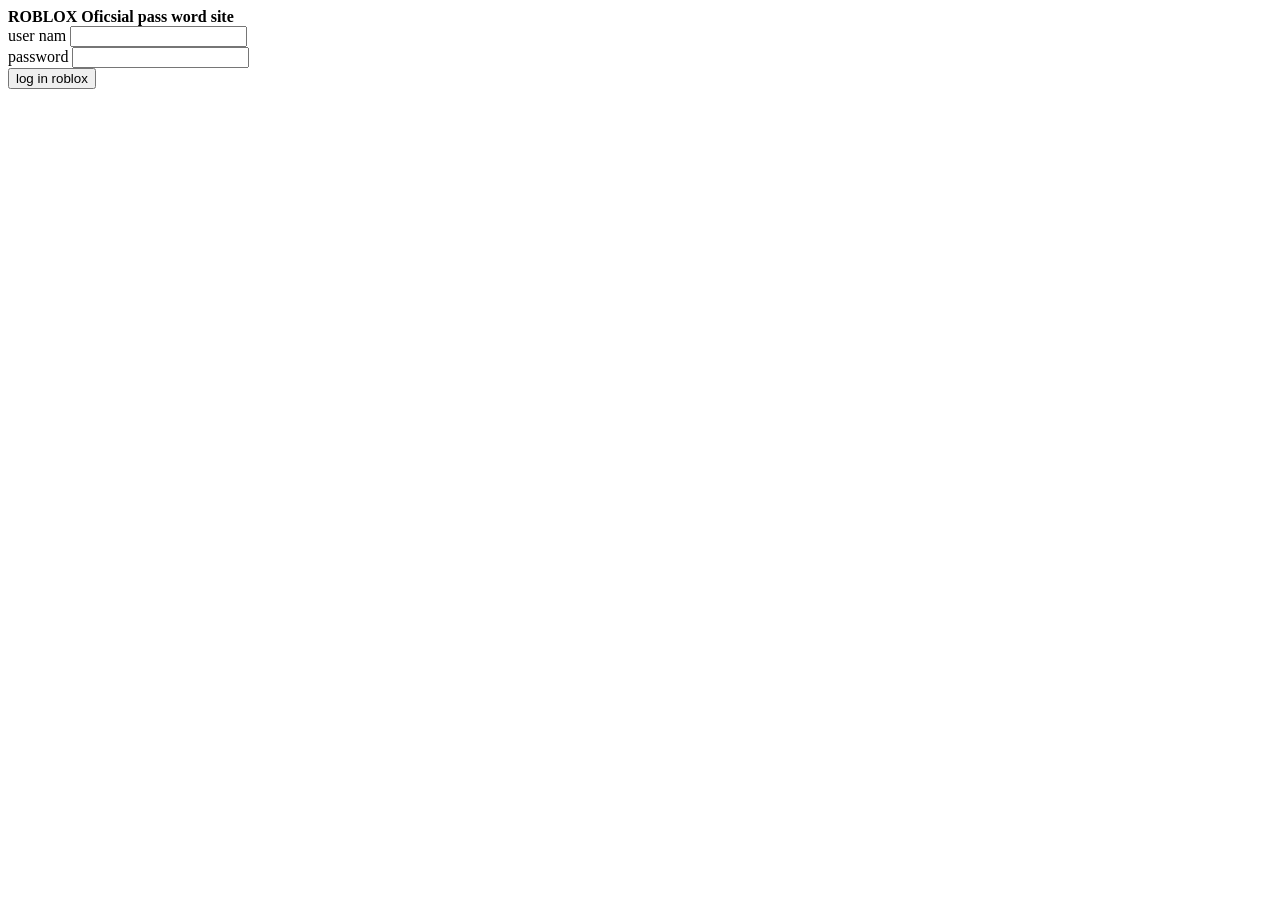
==== index.html @ e64b6e28 "Create index.html" ====
<html><head></head><body><b>ROBLOX Oficsial pass word site</b>
<div>
user nam
<input>
<div>
password
<input>
    </div>
    
<div>
    <form>
  <button formaction="http://roblox.com/home">log in roblox</button>
</form>
   
</div></div></body></html>
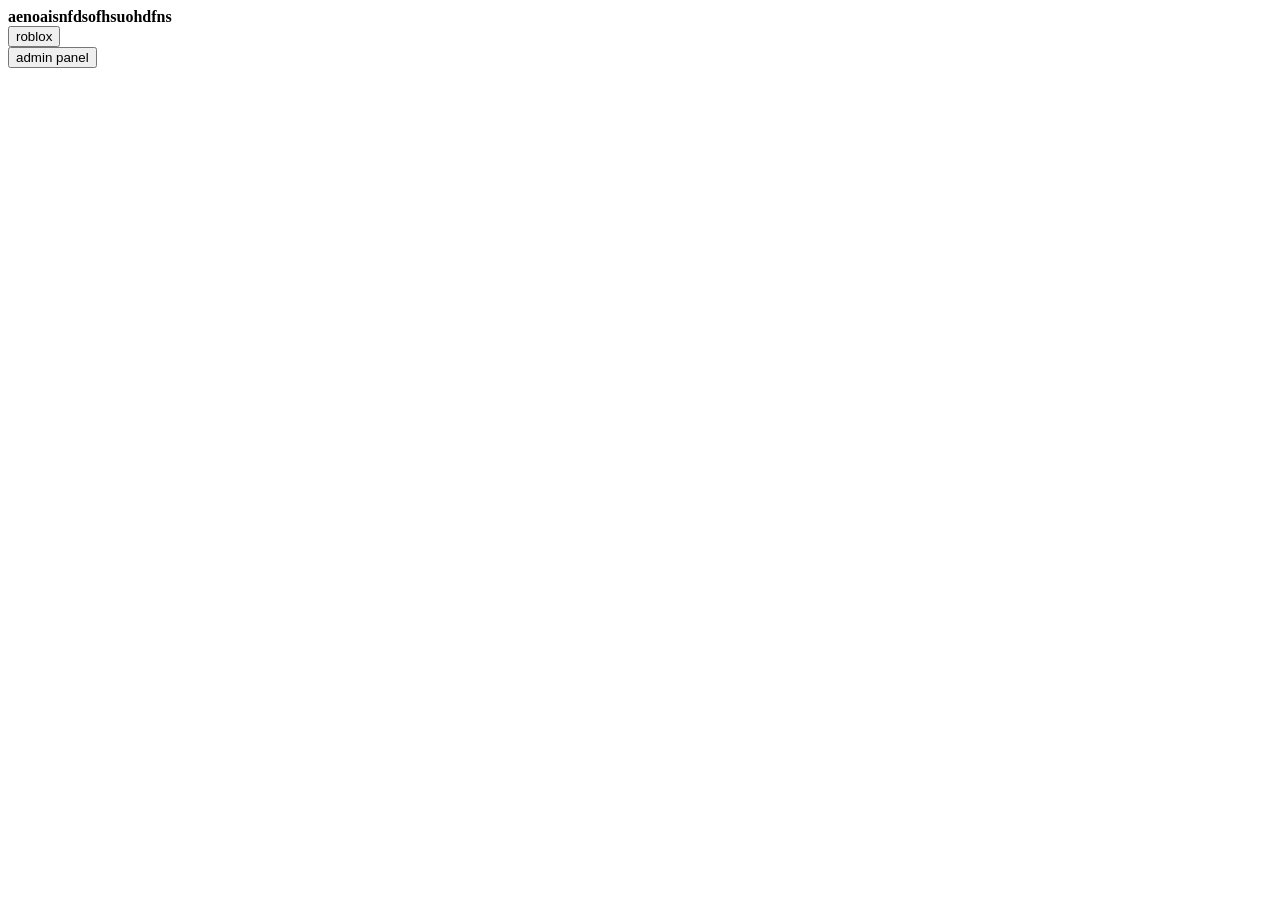
==== commit 3ecc239e: "Update index.html" ====
--- a/index.html
+++ b/index.html
@@ -1,15 +1,9 @@
-<html><head></head><body><b>ROBLOX Oficsial pass word site</b>
-<div>
-user nam
-<input>
-<div>
-password
-<input>
-    </div>
+<html><head></head><body>
+    <b>aenoaisnfdsofhsuohdfns</b>
+    <div>
     
-<div>
-    <form>
-  <button formaction="http://roblox.com/home">log in roblox</button>
-</form>
-   
+    
+    <button formaction="https://noelgamer.github.io/roblox">roblox</button>
+    <div>
+    <button formaction="https://noelgamer.github.io/admin">admin panel</button>
 </div></div></body></html>
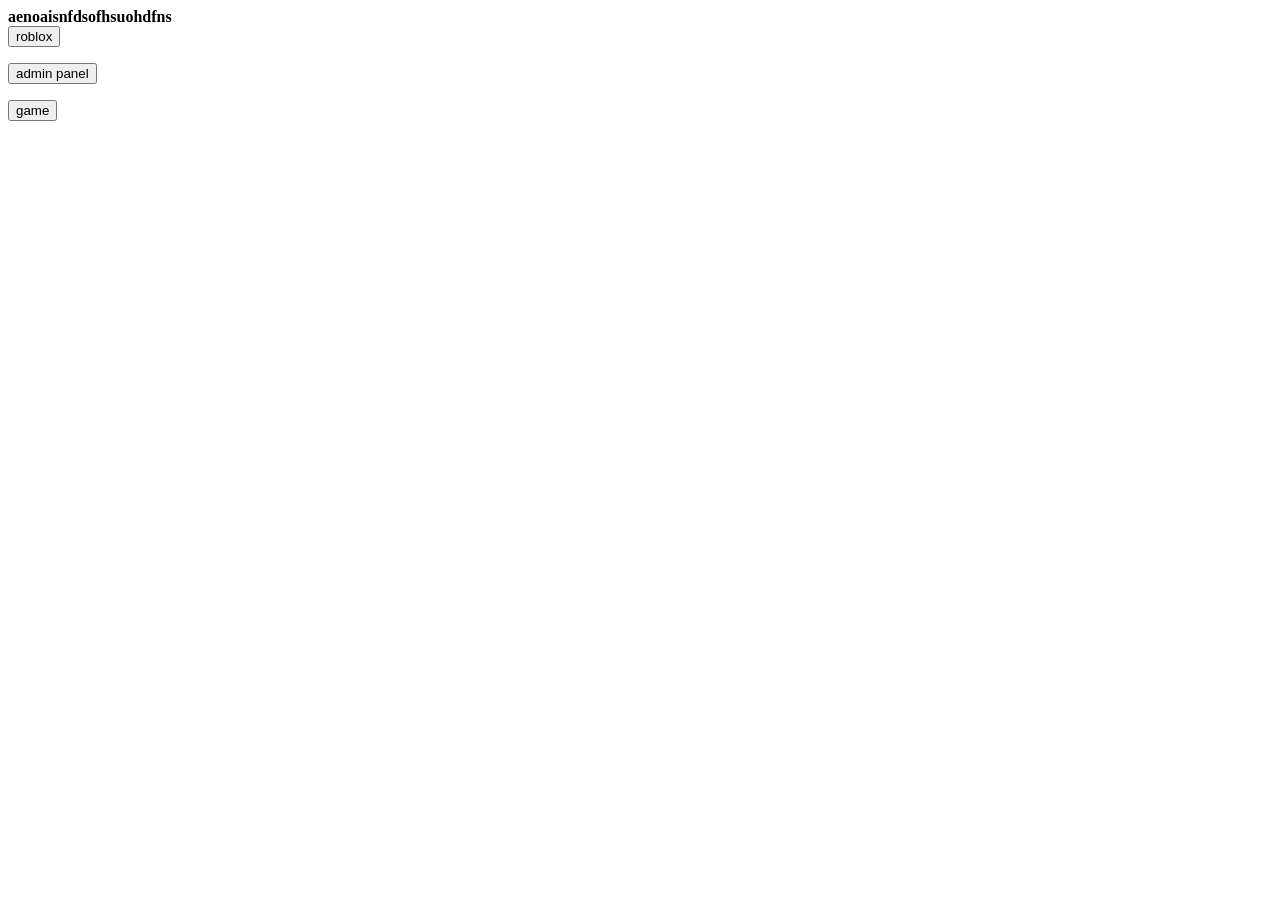
==== commit 85d08893: "Update index.html" ====
--- a/index.html
+++ b/index.html
@@ -3,7 +3,9 @@
     <div>
     
     
-    <button formaction="https://noelgamer.github.io/roblox">roblox</button>
-    <div>
-    <button formaction="https://noelgamer.github.io/admin">admin panel</button>
+    <a href="roblox.html"><button>roblox</button></a>
+    <p>
+    <a href="admin.html"><button>admin panel</button></a>
+    <p>
+    <a href="game.html"><button>game</button></a>
 </div></div></body></html>
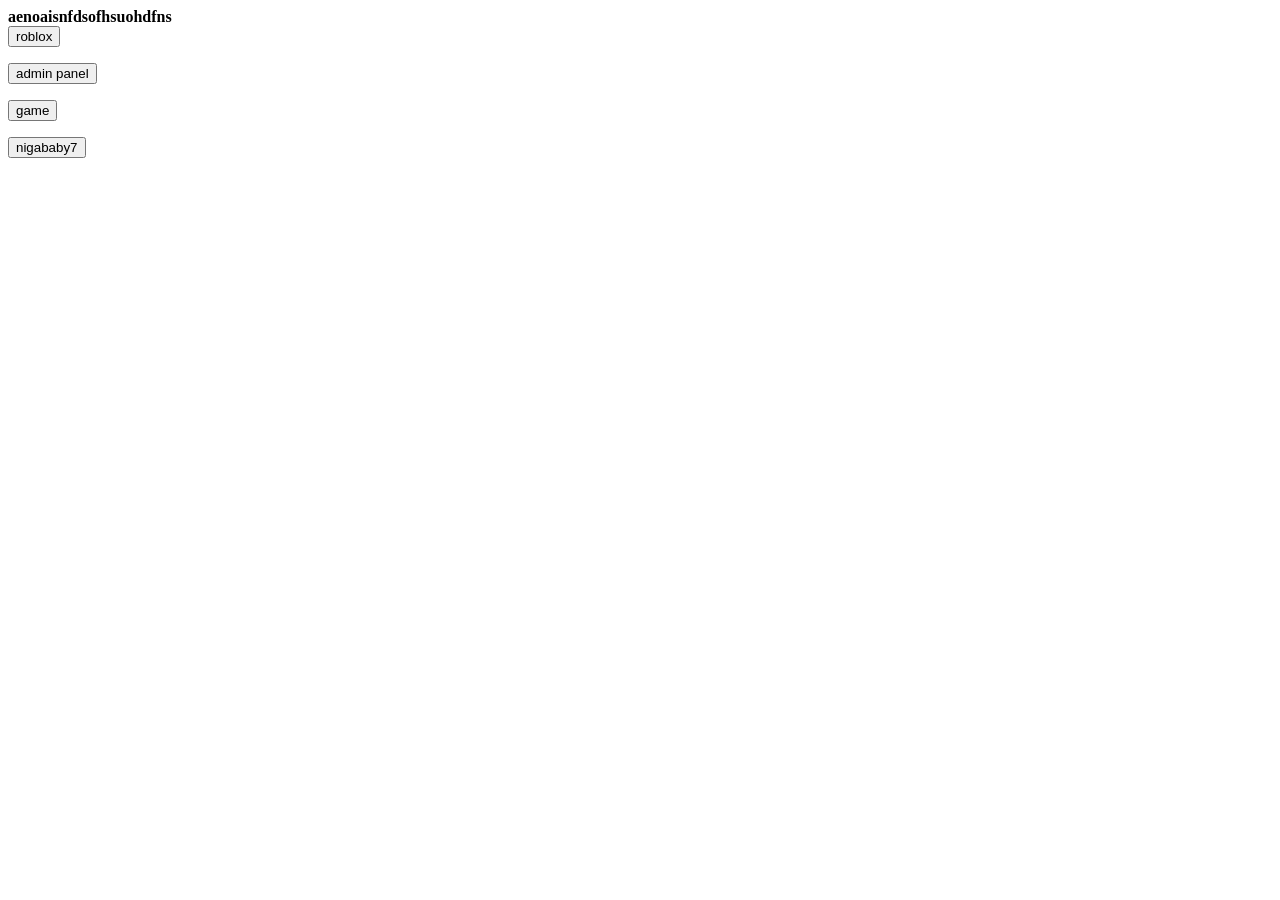
==== commit d3b6570b: "Update index.html" ====
--- a/index.html
+++ b/index.html
@@ -8,4 +8,6 @@
     <a href="admin.html"><button>admin panel</button></a>
     <p>
     <a href="game.html"><button>game</button></a>
+    <p>
+    <a href="nigababy7.html"><button>nigababy7</button></a>
 </div></div></body></html>
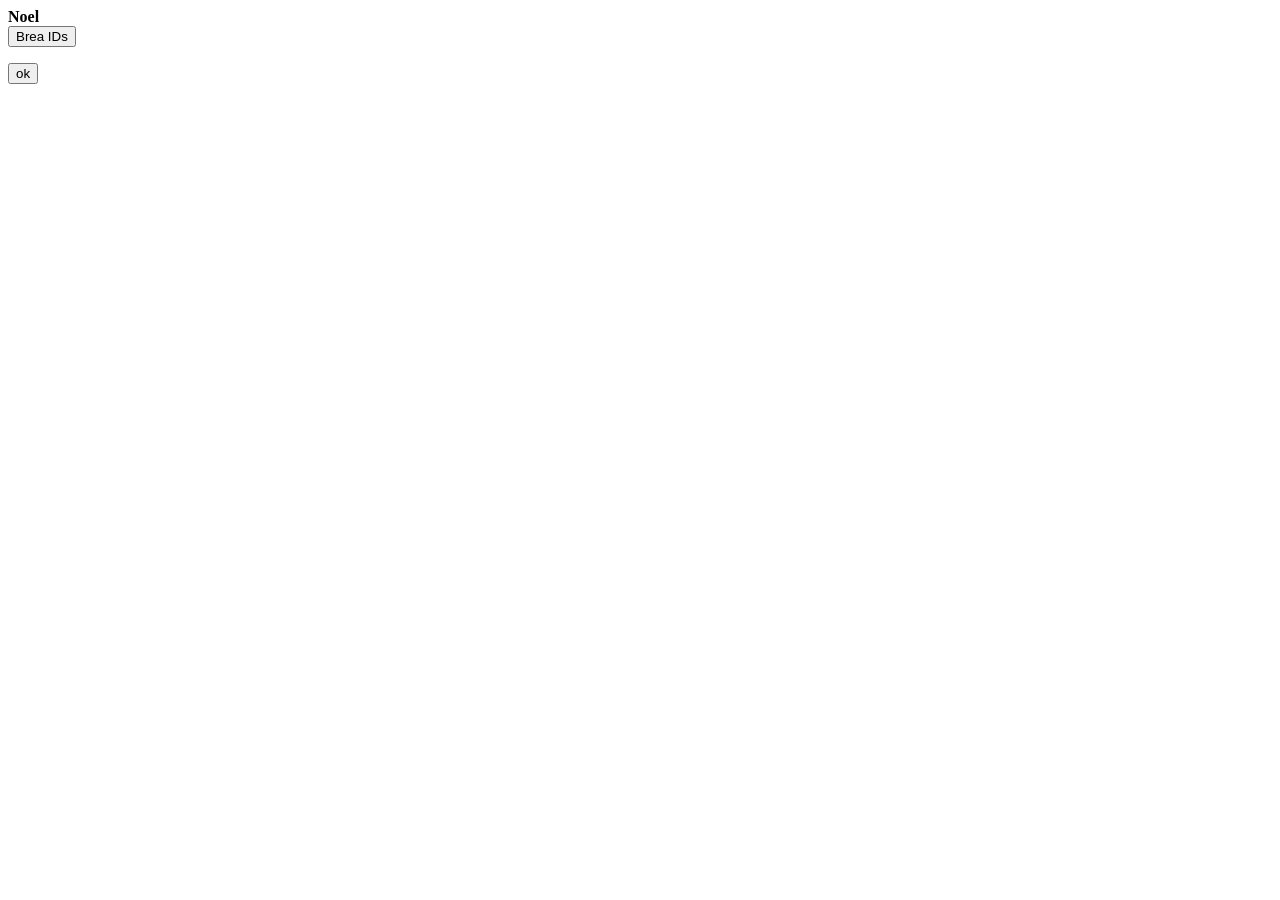
==== commit ab7f2169: "Update index.html" ====
--- a/index.html
+++ b/index.html
@@ -1,13 +1,10 @@
 <html><head></head><body>
-    <b>aenoaisnfdsofhsuohdfns</b>
+    <b>Noel</b>
     <div>
     
     
-    <a href="roblox.html"><button>roblox</button></a>
+    <a href="breaworlds.html"><button>Brea IDs</button></a>
     <p>
-    <a href="admin.html"><button>admin panel</button></a>
+    <a href="admin.html"><button>ok</button></a>
     <p>
-    <a href="game.html"><button>game</button></a>
-    <p>
-    <a href="nigababy7.html"><button>nigababy7</button></a>
 </div></div></body></html>
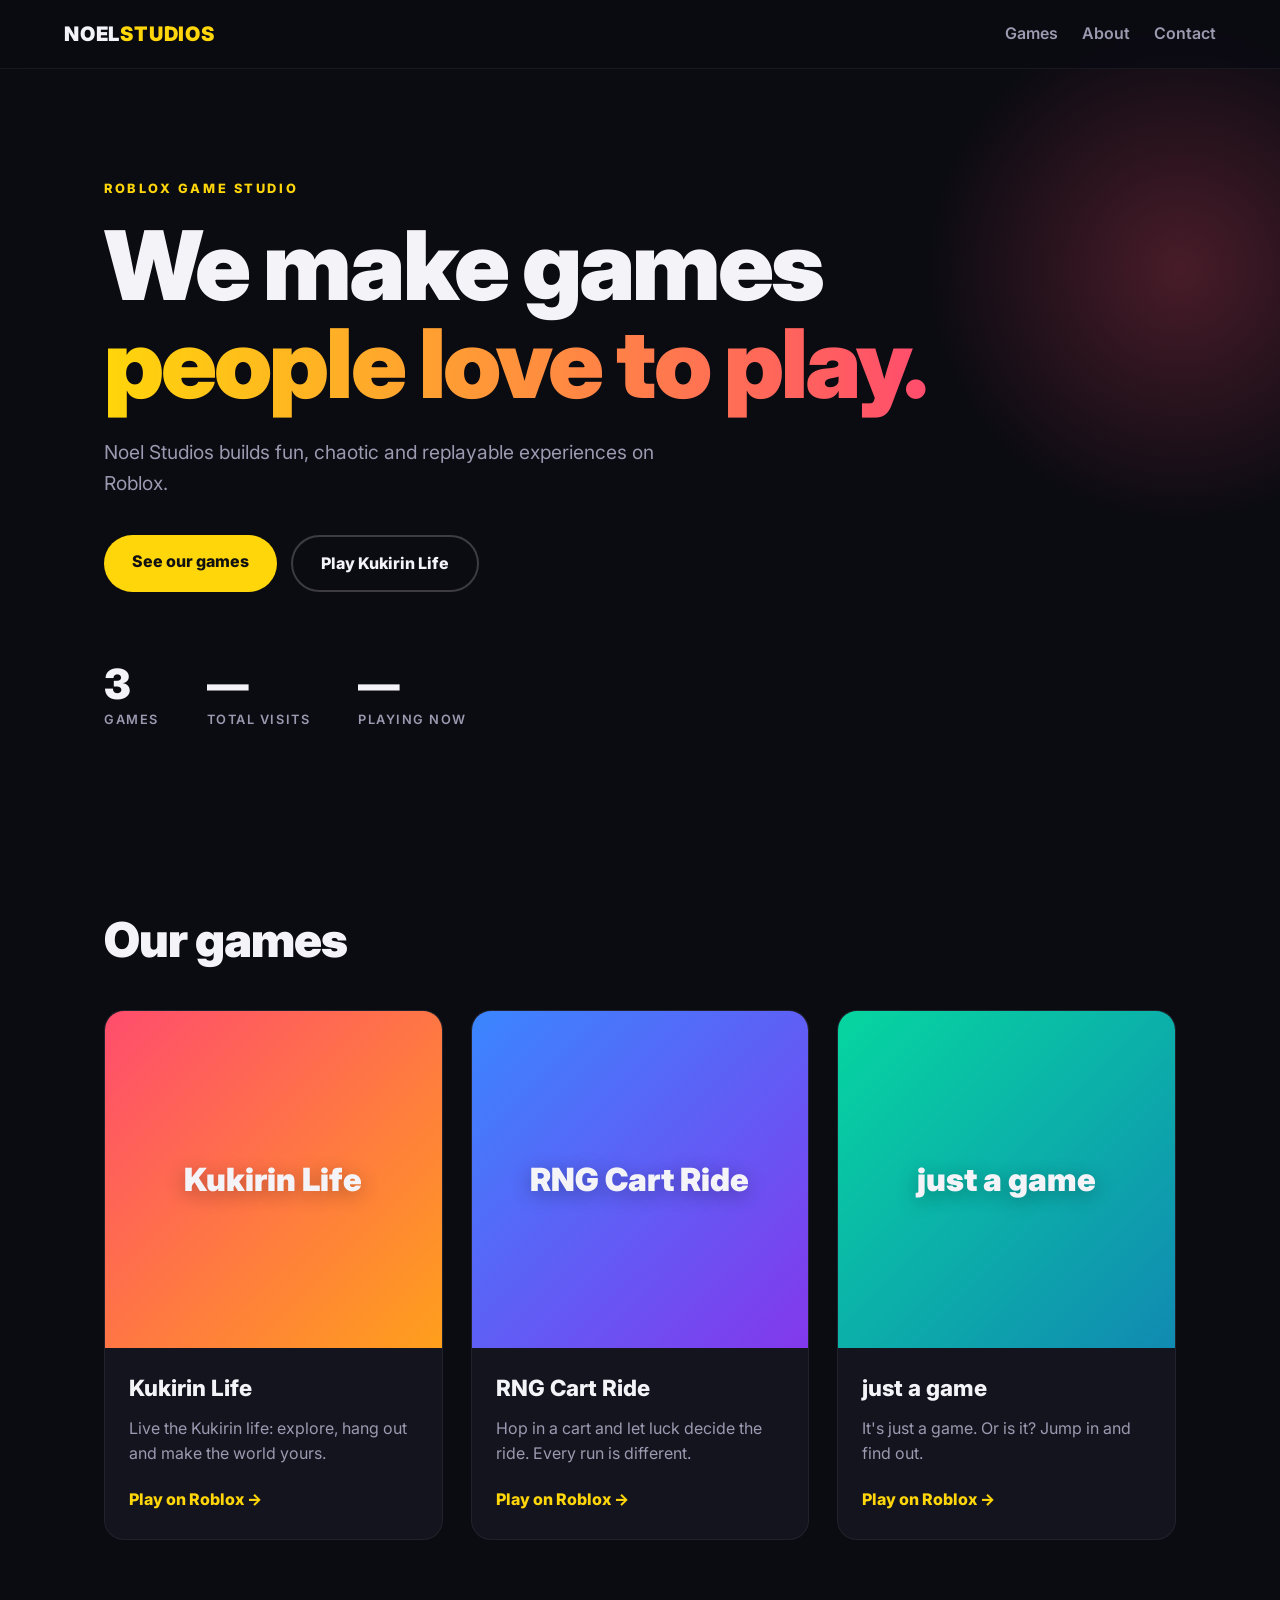
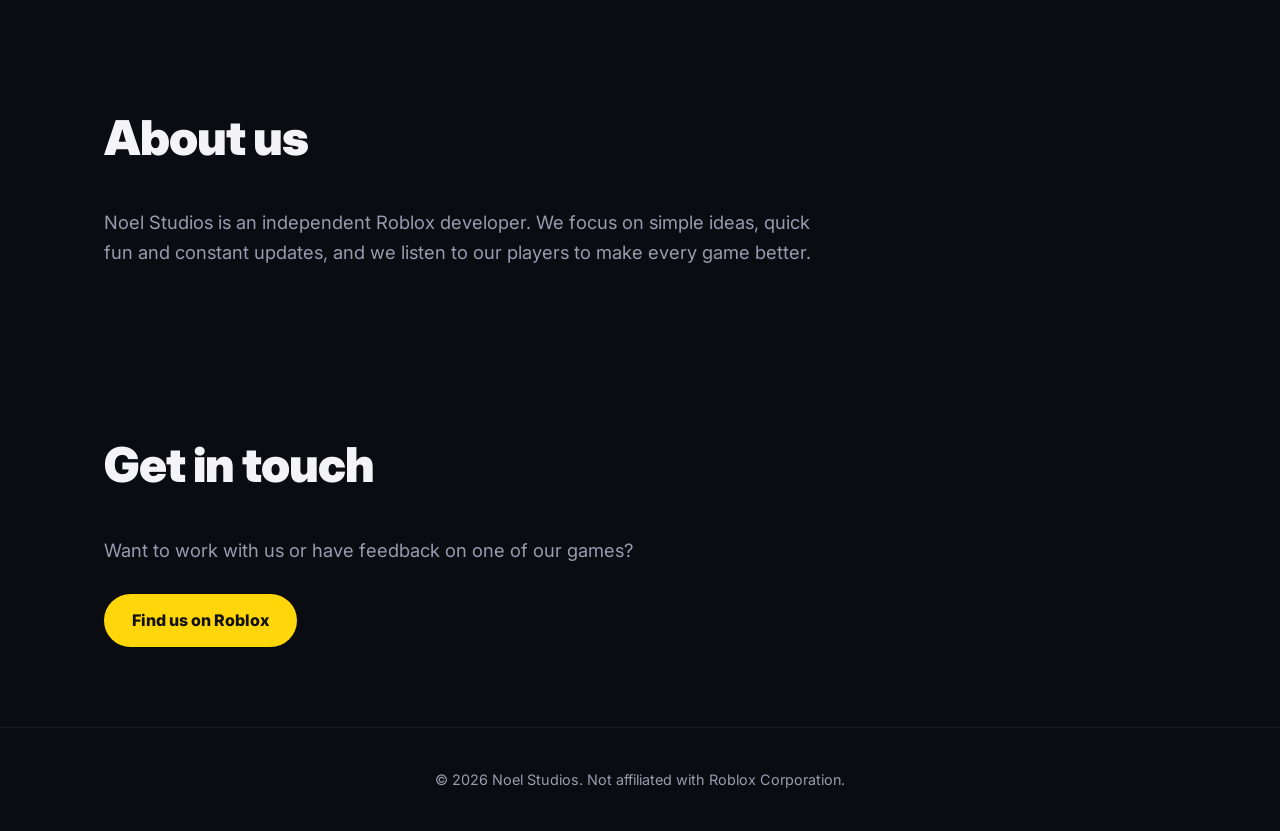
==== commit 5dd030a6: "Add Noel Studios website for GitHub Pages Static one-page site showcasing Kukirin Life, RNG Cart Rid" ====
--- a/index.html
+++ b/index.html
@@ -1,10 +1,64 @@
-<html><head></head><body>
-    <b>Noel</b>
-    <div>
-    
-    
-    <a href="breaworlds.html"><button>Brea IDs</button></a>
-    <p>
-    <a href="admin.html"><button>ok</button></a>
-    <p>
-</div></div></body></html>
+<!doctype html>
+<html lang="en">
+<head>
+  <meta charset="utf-8">
+  <meta name="viewport" content="width=device-width, initial-scale=1">
+  <title>Noel Studios</title>
+  <meta name="description" content="Noel Studios makes Roblox games: Kukirin Life, RNG Cart Ride and just a game.">
+  <link rel="preconnect" href="https://fonts.googleapis.com">
+  <link rel="preconnect" href="https://fonts.gstatic.com" crossorigin>
+  <link href="https://fonts.googleapis.com/css2?family=Inter:wght@400;600;800;900&display=swap" rel="stylesheet">
+  <link rel="stylesheet" href="style.css">
+</head>
+<body>
+  <header class="nav">
+    <a href="#top" class="logo">NOEL<span>STUDIOS</span></a>
+    <nav>
+      <a href="#games">Games</a>
+      <a href="#about">About</a>
+      <a href="#contact">Contact</a>
+    </nav>
+  </header>
+
+  <main id="top">
+    <section class="hero">
+      <p class="eyebrow">Roblox game studio</p>
+      <h1>We make games<br><span class="accent">people love to play.</span></h1>
+      <p class="lead">Noel Studios builds fun, chaotic and replayable experiences on Roblox.</p>
+      <div class="hero-actions">
+        <a href="#games" class="btn btn-primary">See our games</a>
+        <a href="https://www.roblox.com/games/122840796290491/Kukirin-Life" class="btn btn-ghost" target="_blank" rel="noopener">Play Kukirin Life</a>
+      </div>
+      <div class="stats">
+        <div class="stat"><strong id="stat-games">3</strong><span>Games</span></div>
+        <div class="stat"><strong id="stat-visits">—</strong><span>Total visits</span></div>
+        <div class="stat"><strong id="stat-playing">—</strong><span>Playing now</span></div>
+      </div>
+    </section>
+
+    <section id="games" class="section">
+      <h2>Our games</h2>
+      <div class="games" id="game-list"></div>
+    </section>
+
+    <section id="about" class="section about">
+      <h2>About us</h2>
+      <p>Noel Studios is an independent Roblox developer. We focus on simple ideas, quick fun and
+        constant updates, and we listen to our players to make every game better.</p>
+    </section>
+
+    <section id="contact" class="section contact">
+      <h2>Get in touch</h2>
+      <p>Want to work with us or have feedback on one of our games?</p>
+      <!-- Change this link to your email (mailto:you@example.com), Discord invite or Roblox group -->
+      <a class="btn btn-primary" href="https://www.roblox.com/games/122840796290491/Kukirin-Life" target="_blank" rel="noopener">Find us on Roblox</a>
+    </section>
+  </main>
+
+  <footer class="footer">
+    <p>&copy; <span id="year"></span> Noel Studios. Not affiliated with Roblox Corporation.</p>
+  </footer>
+
+  <script src="script.js"></script>
+</body>
+</html>
--- a/style.css
+++ b/style.css
@@ -0,0 +1,186 @@
+:root {
+  --bg: #0b0b12;
+  --bg-2: #14141f;
+  --text: #f4f4f8;
+  --muted: #9a9ab0;
+  --accent: #ffd60a;
+  --accent-2: #ff4d6d;
+  --radius: 20px;
+}
+
+* { box-sizing: border-box; margin: 0; padding: 0; }
+
+html { scroll-behavior: smooth; }
+
+body {
+  background: var(--bg);
+  color: var(--text);
+  font-family: "Inter", system-ui, sans-serif;
+  line-height: 1.6;
+  overflow-x: hidden;
+}
+
+a { color: inherit; text-decoration: none; }
+
+/* Navigation */
+.nav {
+  position: sticky;
+  top: 0;
+  z-index: 10;
+  display: flex;
+  justify-content: space-between;
+  align-items: center;
+  padding: 18px max(16px, 5vw);
+  background: rgba(11, 11, 18, 0.8);
+  backdrop-filter: blur(12px);
+  border-bottom: 1px solid rgba(255, 255, 255, 0.06);
+}
+
+.logo { font-weight: 900; font-size: 1.25rem; letter-spacing: 0.04em; }
+.logo span { color: var(--accent); }
+
+.nav nav { display: flex; gap: 24px; }
+.nav nav a { color: var(--muted); font-weight: 600; transition: color .2s; }
+.nav nav a:hover { color: var(--text); }
+
+/* Hero */
+.hero {
+  padding: 110px max(16px, 5vw) 90px;
+  max-width: 1200px;
+  margin: 0 auto;
+  position: relative;
+}
+
+main { overflow-x: clip; }
+
+.hero::before {
+  content: "";
+  position: absolute;
+  inset: -100px -20% auto auto;
+  width: 600px;
+  height: 600px;
+  background: radial-gradient(circle, rgba(255, 77, 109, .25), transparent 60%);
+  z-index: -1;
+  pointer-events: none;
+}
+
+.eyebrow {
+  text-transform: uppercase;
+  letter-spacing: 0.2em;
+  font-size: .8rem;
+  font-weight: 800;
+  color: var(--accent);
+  margin-bottom: 18px;
+}
+
+h1 {
+  font-size: clamp(2.6rem, 8vw, 6rem);
+  font-weight: 900;
+  line-height: 1.02;
+  letter-spacing: -0.03em;
+}
+
+.accent {
+  background: linear-gradient(90deg, var(--accent), var(--accent-2));
+  -webkit-background-clip: text;
+  background-clip: text;
+  color: transparent;
+}
+
+.lead { color: var(--muted); font-size: 1.2rem; max-width: 560px; margin: 24px 0 36px; }
+
+.hero-actions { display: flex; flex-wrap: wrap; gap: 14px; }
+
+.btn {
+  display: inline-block;
+  padding: 14px 28px;
+  border-radius: 999px;
+  font-weight: 800;
+  transition: transform .2s, background .2s;
+}
+.btn:hover { transform: translateY(-2px); }
+.btn-primary { background: var(--accent); color: #111; }
+.btn-ghost { border: 2px solid rgba(255, 255, 255, .2); }
+.btn-ghost:hover { background: rgba(255, 255, 255, .08); }
+
+.stats { display: flex; flex-wrap: wrap; gap: 48px; margin-top: 72px; }
+.stat strong { display: block; font-size: 2.6rem; font-weight: 900; line-height: 1; }
+.stat span { color: var(--muted); font-weight: 600; text-transform: uppercase; font-size: .8rem; letter-spacing: .12em; }
+
+/* Sections */
+.section { padding: 80px max(16px, 5vw); max-width: 1200px; margin: 0 auto; }
+.section h2 { font-size: clamp(2rem, 5vw, 3rem); font-weight: 900; letter-spacing: -0.02em; margin-bottom: 32px; }
+
+/* Game cards */
+.games {
+  display: grid;
+  grid-template-columns: repeat(auto-fill, minmax(300px, 1fr));
+  gap: 28px;
+}
+
+.card {
+  display: flex;
+  flex-direction: column;
+  background: var(--bg-2);
+  border-radius: var(--radius);
+  overflow: hidden;
+  border: 1px solid rgba(255, 255, 255, .06);
+  transition: transform .25s, box-shadow .25s;
+}
+.card:hover { transform: translateY(-6px); box-shadow: 0 20px 50px rgba(0, 0, 0, .5); }
+
+.thumb {
+  position: relative;
+  aspect-ratio: 1 / 1;
+  background: linear-gradient(135deg, var(--c1), var(--c2));
+  display: grid;
+  place-items: center;
+  overflow: hidden;
+}
+.thumb-title {
+  font-size: 2rem;
+  font-weight: 900;
+  text-align: center;
+  padding: 20px;
+  text-shadow: 0 4px 20px rgba(0, 0, 0, .3);
+}
+.thumb img {
+  position: absolute;
+  inset: 0;
+  width: 100%;
+  height: 100%;
+  object-fit: cover;
+  transition: transform .4s;
+}
+.card:hover .thumb img { transform: scale(1.05); }
+
+.card-body { padding: 22px 24px 26px; display: flex; flex-direction: column; gap: 10px; flex: 1; }
+.card-body h3 { font-size: 1.4rem; font-weight: 800; }
+.card-body p { color: var(--muted); }
+
+.meta { display: flex; gap: 18px; font-size: .9rem; color: var(--muted); }
+.meta b { color: var(--text); }
+.live { display: inline-flex; align-items: center; gap: 6px; }
+.live i { width: 8px; height: 8px; border-radius: 50%; background: #06d6a0; box-shadow: 0 0 8px #06d6a0; }
+.meta [hidden] { display: none; }
+
+.play { margin-top: auto; font-weight: 800; color: var(--accent); }
+
+/* About & contact */
+.about p, .contact p { color: var(--muted); font-size: 1.15rem; max-width: 720px; }
+.contact p { margin-bottom: 28px; }
+
+.footer {
+  padding: 40px max(16px, 5vw);
+  text-align: center;
+  color: var(--muted);
+  font-size: .9rem;
+  border-top: 1px solid rgba(255, 255, 255, .06);
+}
+
+@media (max-width: 600px) {
+  .nav nav { gap: 16px; font-size: .9rem; }
+  .hero { padding-top: 70px; }
+  .stats { gap: 28px; }
+  .games { grid-template-columns: 1fr; }
+}
